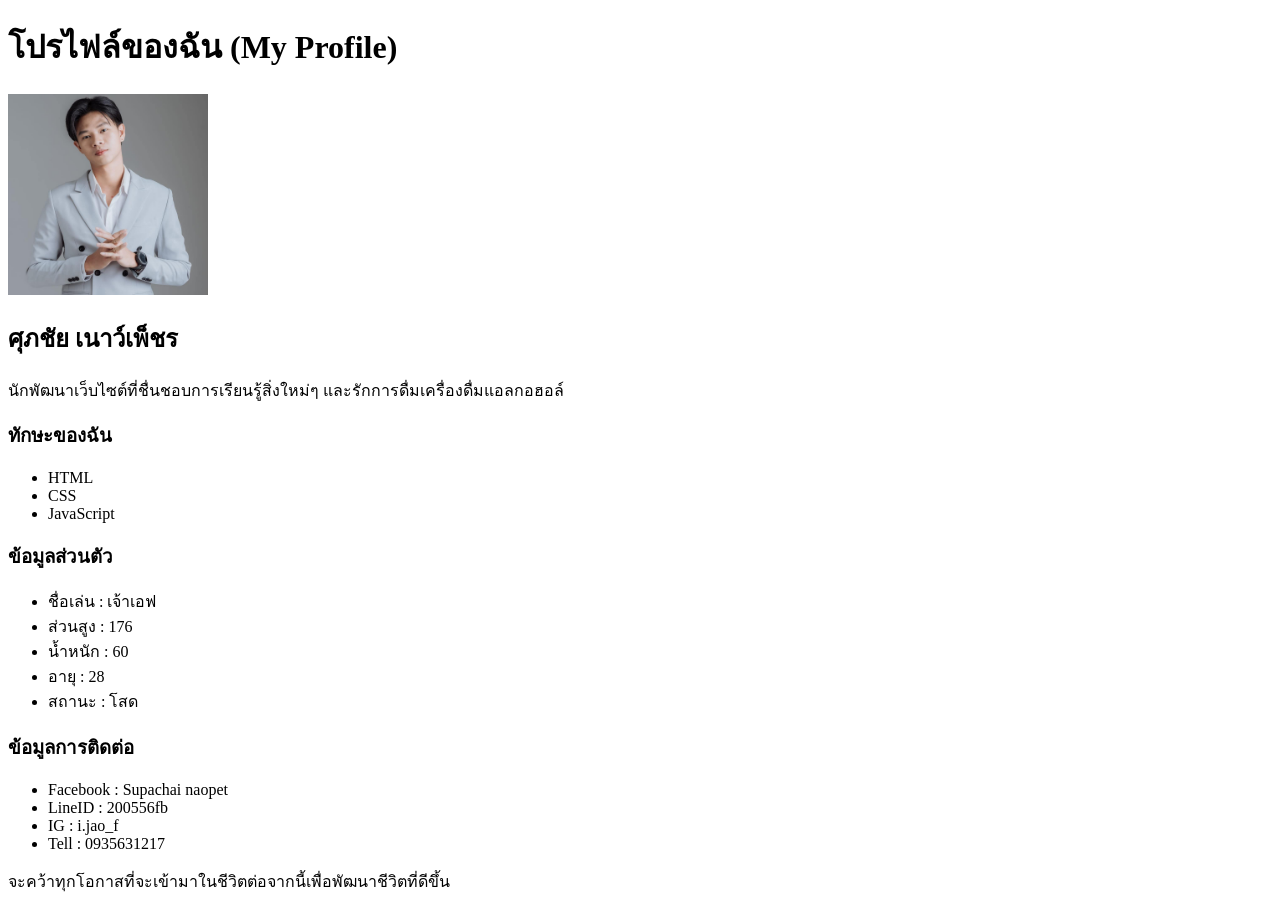
==== RESUME/44SupachaiResume.html @ 521f63c8 "first commit" ====
<!DOCTYPE html>
<html lang="th">
<head>
   
  <meta charset="UTF-8">
  <meta name="viewport" content="width=device-width, initial-scale=1.0">
  <title>โปรไฟล์ของฉัน</title>

  <link rel="stylesheet" href="style.css">

  </head>
<body>
  
  <header>
    <h1>โปรไฟล์ของฉัน (My Profile)</h1>
  </header>

  <main>
    <section class="card">
      <img src="itsme.jpg" alt="รูปโปรไฟล์ตัวอย่าง" width="200">
      <h2 id="profile-name">ศุภชัย เนาว์เพ็ชร</h2>
      <p class="bio">นักพัฒนาเว็บไซต์ที่ชื่นชอบการเรียนรู้สิ่งใหม่ๆ และรักการดื่มเครื่องดื่มแอลกอฮอล์</p>

      <h3>ทักษะของฉัน</h3>
      <ul>
        <li>HTML</li>
        <li>CSS</li>
        <li>JavaScript</li>
      </ul>

      <h3>ข้อมูลส่วนตัว</h3>
      <ul>
        <li>ชื่อเล่น : เจ้าเอฟ</li>        
        <li>ส่วนสูง : 176</li>
        <li>น้ำหนัก : 60</li>
        <li>อายุ : 28</li>
        <li>สถานะ : โสด</li>      
      </ul>
      <h3>ข้อมูลการติดต่อ</h3>
      <ul>
        <li>Facebook : Supachai naopet</li>        
        <li>LineID : 200556fb</li>
        <li>IG : i.jao_f</li>
        <li>Tell : 0935631217</li>
      </ul>
       <p class="foot">จะคว้าทุกโอกาสที่จะเข้ามาในชีวิตต่อจากนี้เพื่อพัฒนาชีวิตที่ดีขึ้น</p>
    </section>
  </main>

</body>
</html>
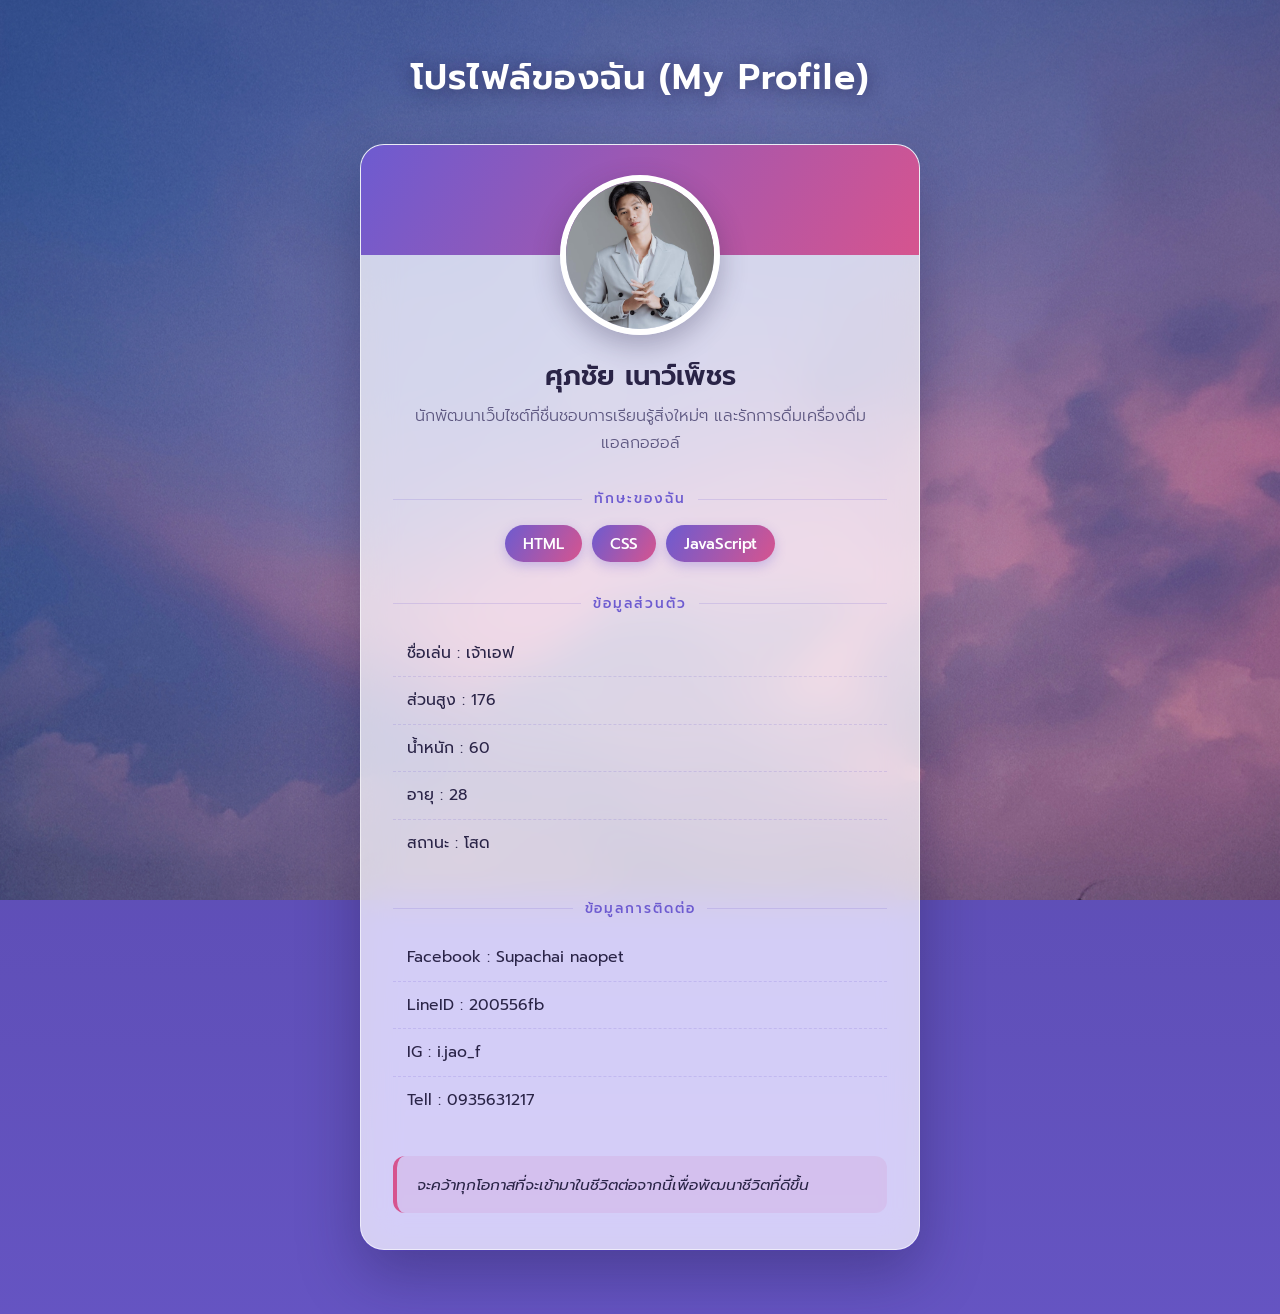
==== commit af394b5b: "mystyle" ====
--- a/RESUME/44SupachaiResume.html
+++ b/RESUME/44SupachaiResume.html
@@ -1,51 +1,52 @@
-<!DOCTYPE html>
+<!doctype html>
 <html lang="th">
-<head>
-   
-  <meta charset="UTF-8">
-  <meta name="viewport" content="width=device-width, initial-scale=1.0">
-  <title>โปรไฟล์ของฉัน</title>
+  <head>
+    <meta charset="UTF-8" />
+    <meta name="viewport" content="width=device-width, initial-scale=1.0" />
+    <title>โปรไฟล์ของฉัน</title>
 
-  <link rel="stylesheet" href="style.css">
+    <link rel="stylesheet" href="mystyle01.css" />
+  </head>
+  <body>
+    <header>
+      <h1>โปรไฟล์ของฉัน (My Profile)</h1>
+    </header>
 
-  </head>
-<body>
-  
-  <header>
-    <h1>โปรไฟล์ของฉัน (My Profile)</h1>
-  </header>
+    <main>
+      <section class="card">
+        <img src="itsme.jpg" alt="รูปโปรไฟล์ตัวอย่าง" width="200" />
+        <h2 id="profile-name">ศุภชัย เนาว์เพ็ชร</h2>
+        <p class="bio">
+          นักพัฒนาเว็บไซต์ที่ชื่นชอบการเรียนรู้สิ่งใหม่ๆ
+          และรักการดื่มเครื่องดื่มแอลกอฮอล์
+        </p>
 
-  <main>
-    <section class="card">
-      <img src="itsme.jpg" alt="รูปโปรไฟล์ตัวอย่าง" width="200">
-      <h2 id="profile-name">ศุภชัย เนาว์เพ็ชร</h2>
-      <p class="bio">นักพัฒนาเว็บไซต์ที่ชื่นชอบการเรียนรู้สิ่งใหม่ๆ และรักการดื่มเครื่องดื่มแอลกอฮอล์</p>
+        <h3>ทักษะของฉัน</h3>
+        <ul>
+          <li>HTML</li>
+          <li>CSS</li>
+          <li>JavaScript</li>
+        </ul>
 
-      <h3>ทักษะของฉัน</h3>
-      <ul>
-        <li>HTML</li>
-        <li>CSS</li>
-        <li>JavaScript</li>
-      </ul>
-
-      <h3>ข้อมูลส่วนตัว</h3>
-      <ul>
-        <li>ชื่อเล่น : เจ้าเอฟ</li>        
-        <li>ส่วนสูง : 176</li>
-        <li>น้ำหนัก : 60</li>
-        <li>อายุ : 28</li>
-        <li>สถานะ : โสด</li>      
-      </ul>
-      <h3>ข้อมูลการติดต่อ</h3>
-      <ul>
-        <li>Facebook : Supachai naopet</li>        
-        <li>LineID : 200556fb</li>
-        <li>IG : i.jao_f</li>
-        <li>Tell : 0935631217</li>
-      </ul>
-       <p class="foot">จะคว้าทุกโอกาสที่จะเข้ามาในชีวิตต่อจากนี้เพื่อพัฒนาชีวิตที่ดีขึ้น</p>
-    </section>
-  </main>
-
-</body>
-</html>+        <h3>ข้อมูลส่วนตัว</h3>
+        <ul>
+          <li>ชื่อเล่น : เจ้าเอฟ</li>
+          <li>ส่วนสูง : 176</li>
+          <li>น้ำหนัก : 60</li>
+          <li>อายุ : 28</li>
+          <li>สถานะ : โสด</li>
+        </ul>
+        <h3>ข้อมูลการติดต่อ</h3>
+        <ul>
+          <li>Facebook : Supachai naopet</li>
+          <li>LineID : 200556fb</li>
+          <li>IG : i.jao_f</li>
+          <li>Tell : 0935631217</li>
+        </ul>
+        <p class="foot">
+          จะคว้าทุกโอกาสที่จะเข้ามาในชีวิตต่อจากนี้เพื่อพัฒนาชีวิตที่ดีขึ้น
+        </p>
+      </section>
+    </main>
+  </body>
+</html>
--- a/RESUME/mystyle01.css
+++ b/RESUME/mystyle01.css
@@ -0,0 +1,200 @@
+@import url("https://fonts.googleapis.com/css2?family=Prompt:wght@300;400;500;600&display=swap");
+
+/* ---------- ตัวแปรสี ---------- */
+:root {
+  --ink: #2a2447;
+  --ink-soft: #5d5780;
+  --accent: #d6548f;
+  --accent-2: #6d5bd0;
+  --glass: rgba(255, 255, 255, 0.72);
+  --line: rgba(109, 91, 208, 0.18);
+  --radius: 24px;
+}
+
+* {
+  box-sizing: border-box;
+}
+
+/* ---------- พื้นหลังท้องฟ้า ---------- */
+body {
+  margin: 0;
+  min-height: 100vh;
+  font-family: "Prompt", "Noto Sans Thai", Verdana, sans-serif;
+  color: var(--ink);
+  line-height: 1.7;
+  background:
+    linear-gradient(180deg, rgba(30, 24, 70, 0.35), rgba(30, 24, 70, 0.1)),
+    url("sky01.jpg") center / cover no-repeat fixed;
+  background-color: #6d5bd0;
+}
+
+/* ---------- ส่วนหัว ---------- */
+header {
+  padding: 48px 20px 8px;
+}
+
+h1 {
+  margin: 0;
+  text-align: center;
+  color: #fff;
+  font-size: clamp(1.6rem, 4vw, 2.2rem);
+  font-weight: 600;
+  letter-spacing: 0.03em;
+  text-shadow: 0 2px 18px rgba(30, 24, 70, 0.55);
+}
+
+/* ---------- การ์ดหลัก ---------- */
+main {
+  display: flex;
+  justify-content: center;
+  padding: 28px 16px 64px;
+}
+
+.card {
+  width: 100%;
+  max-width: 560px;
+  padding: 0 32px 36px;
+  background: var(--glass);
+  backdrop-filter: blur(18px) saturate(140%);
+  -webkit-backdrop-filter: blur(18px) saturate(140%);
+  border: 1px solid rgba(255, 255, 255, 0.6);
+  border-radius: var(--radius);
+  box-shadow: 0 24px 60px rgba(30, 24, 70, 0.35);
+  text-align: center;
+  overflow: hidden;
+}
+
+/* แถบสีไล่เฉดด้านบนการ์ด */
+.card::before {
+  content: "";
+  display: block;
+  height: 110px;
+  margin: 0 -32px;
+  background: linear-gradient(120deg, var(--accent-2), var(--accent));
+}
+
+/* ---------- รูปโปรไฟล์ ---------- */
+.card img {
+  display: block;
+  width: 160px;
+  height: 160px;
+  margin: -80px auto 0;
+  object-fit: cover;
+  object-position: center 20%;
+  border-radius: 50%;
+  border: 6px solid #fff;
+  box-shadow: 0 10px 28px rgba(42, 36, 71, 0.3);
+  position: relative;
+}
+
+#profile-name {
+  margin: 18px 0 4px;
+  font-size: 1.7rem;
+  font-weight: 600;
+  color: var(--ink);
+}
+
+.bio {
+  margin: 0 auto 8px;
+  max-width: 42ch;
+  font-size: 1rem;
+  font-weight: 300;
+  color: var(--ink-soft);
+}
+
+/* ---------- หัวข้อย่อย ---------- */
+h3 {
+  display: flex;
+  align-items: center;
+  gap: 12px;
+  margin: 30px 0 14px;
+  font-size: 0.85rem;
+  font-weight: 500;
+  letter-spacing: 0.14em;
+  text-transform: uppercase;
+  color: var(--accent-2);
+}
+
+h3::before,
+h3::after {
+  content: "";
+  flex: 1;
+  height: 1px;
+  background: var(--line);
+}
+
+ul {
+  margin: 0;
+  padding: 0;
+  list-style: none;
+}
+
+/* ---------- ทักษะ (รายการแรก) แบบแท็ก ---------- */
+h3:nth-of-type(1) + ul {
+  display: flex;
+  flex-wrap: wrap;
+  justify-content: center;
+  gap: 10px;
+}
+
+h3:nth-of-type(1) + ul li {
+  padding: 6px 18px;
+  font-size: 0.95rem;
+  font-weight: 500;
+  color: #fff;
+  background: linear-gradient(120deg, var(--accent-2), var(--accent));
+  border-radius: 999px;
+  box-shadow: 0 4px 12px rgba(109, 91, 208, 0.3);
+}
+
+/* ---------- ข้อมูลส่วนตัว / ติดต่อ แบบแถว ---------- */
+h3:nth-of-type(n + 2) + ul li {
+  padding: 10px 14px;
+  text-align: left;
+  font-size: 0.98rem;
+  border-bottom: 1px dashed var(--line);
+}
+
+h3:nth-of-type(n + 2) + ul li:last-child {
+  border-bottom: none;
+}
+
+h3:nth-of-type(n + 2) + ul li:hover {
+  background: rgba(109, 91, 208, 0.07);
+  border-radius: 10px;
+}
+
+/* ---------- ข้อความท้าย ---------- */
+p {
+  font-family: inherit;
+}
+
+.foot {
+  margin: 32px 0 0;
+  padding: 16px 20px;
+  font-size: 0.95rem;
+  font-style: italic;
+  color: var(--ink);
+  background: rgba(214, 84, 143, 0.1);
+  border-left: 4px solid var(--accent);
+  border-radius: 12px;
+  text-align: left;
+}
+
+/* ---------- มือถือ ---------- */
+@media (max-width: 480px) {
+  .card {
+    padding: 0 20px 28px;
+  }
+
+  .card::before {
+    margin: 0 -20px;
+    height: 90px;
+  }
+
+  .card img {
+    width: 136px;
+    height: 136px;
+    margin-top: -68px;
+  }
+}
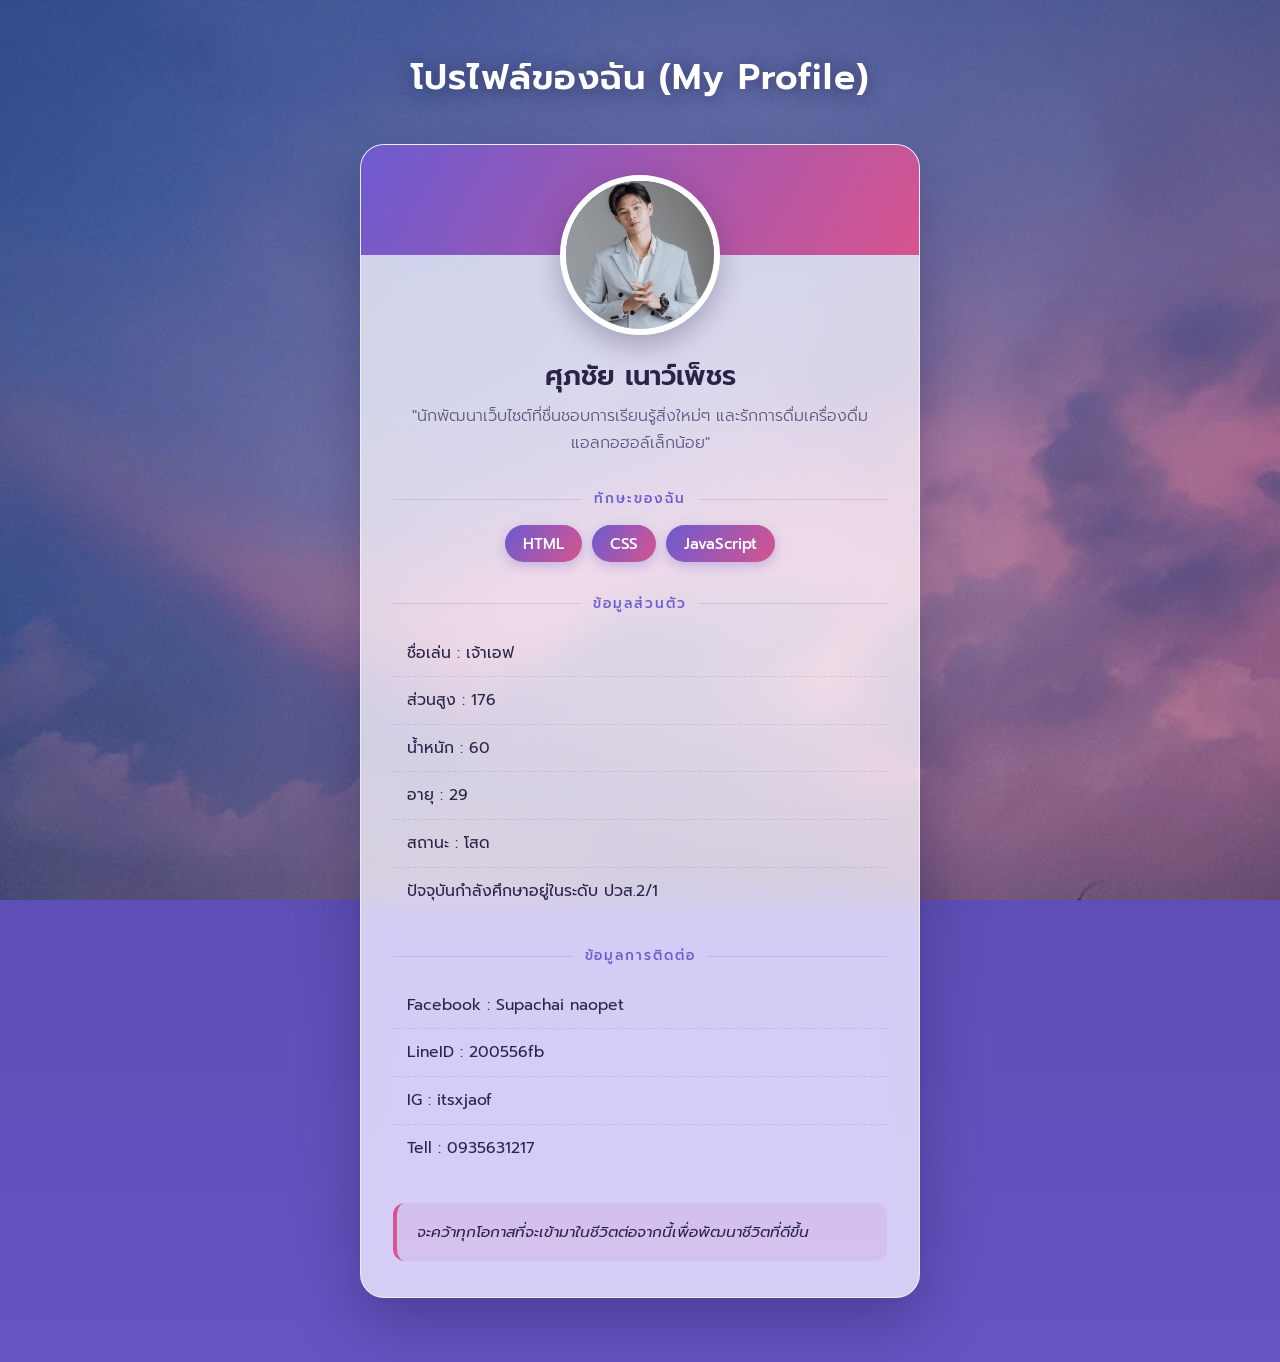
==== commit aadb7957: "RESUME/44SupachaiResume.html" ====
--- a/RESUME/44SupachaiResume.html
+++ b/RESUME/44SupachaiResume.html
@@ -17,8 +17,8 @@
         <img src="itsme.jpg" alt="รูปโปรไฟล์ตัวอย่าง" width="200" />
         <h2 id="profile-name">ศุภชัย เนาว์เพ็ชร</h2>
         <p class="bio">
-          นักพัฒนาเว็บไซต์ที่ชื่นชอบการเรียนรู้สิ่งใหม่ๆ
-          และรักการดื่มเครื่องดื่มแอลกอฮอล์
+          "นักพัฒนาเว็บไซต์ที่ชื่นชอบการเรียนรู้สิ่งใหม่ๆ
+          และรักการดื่มเครื่องดื่มแอลกอฮอล์เล็กน้อย"
         </p>
 
         <h3>ทักษะของฉัน</h3>
@@ -33,14 +33,15 @@
           <li>ชื่อเล่น : เจ้าเอฟ</li>
           <li>ส่วนสูง : 176</li>
           <li>น้ำหนัก : 60</li>
-          <li>อายุ : 28</li>
+          <li>อายุ : 29</li>
           <li>สถานะ : โสด</li>
+          <li>ปัจจุบันกำลังศึกษาอยู่ในระดับ ปวส.2/1</li>
         </ul>
         <h3>ข้อมูลการติดต่อ</h3>
         <ul>
           <li>Facebook : Supachai naopet</li>
           <li>LineID : 200556fb</li>
-          <li>IG : i.jao_f</li>
+          <li>IG : itsxjaof</li>
           <li>Tell : 0935631217</li>
         </ul>
         <p class="foot">
